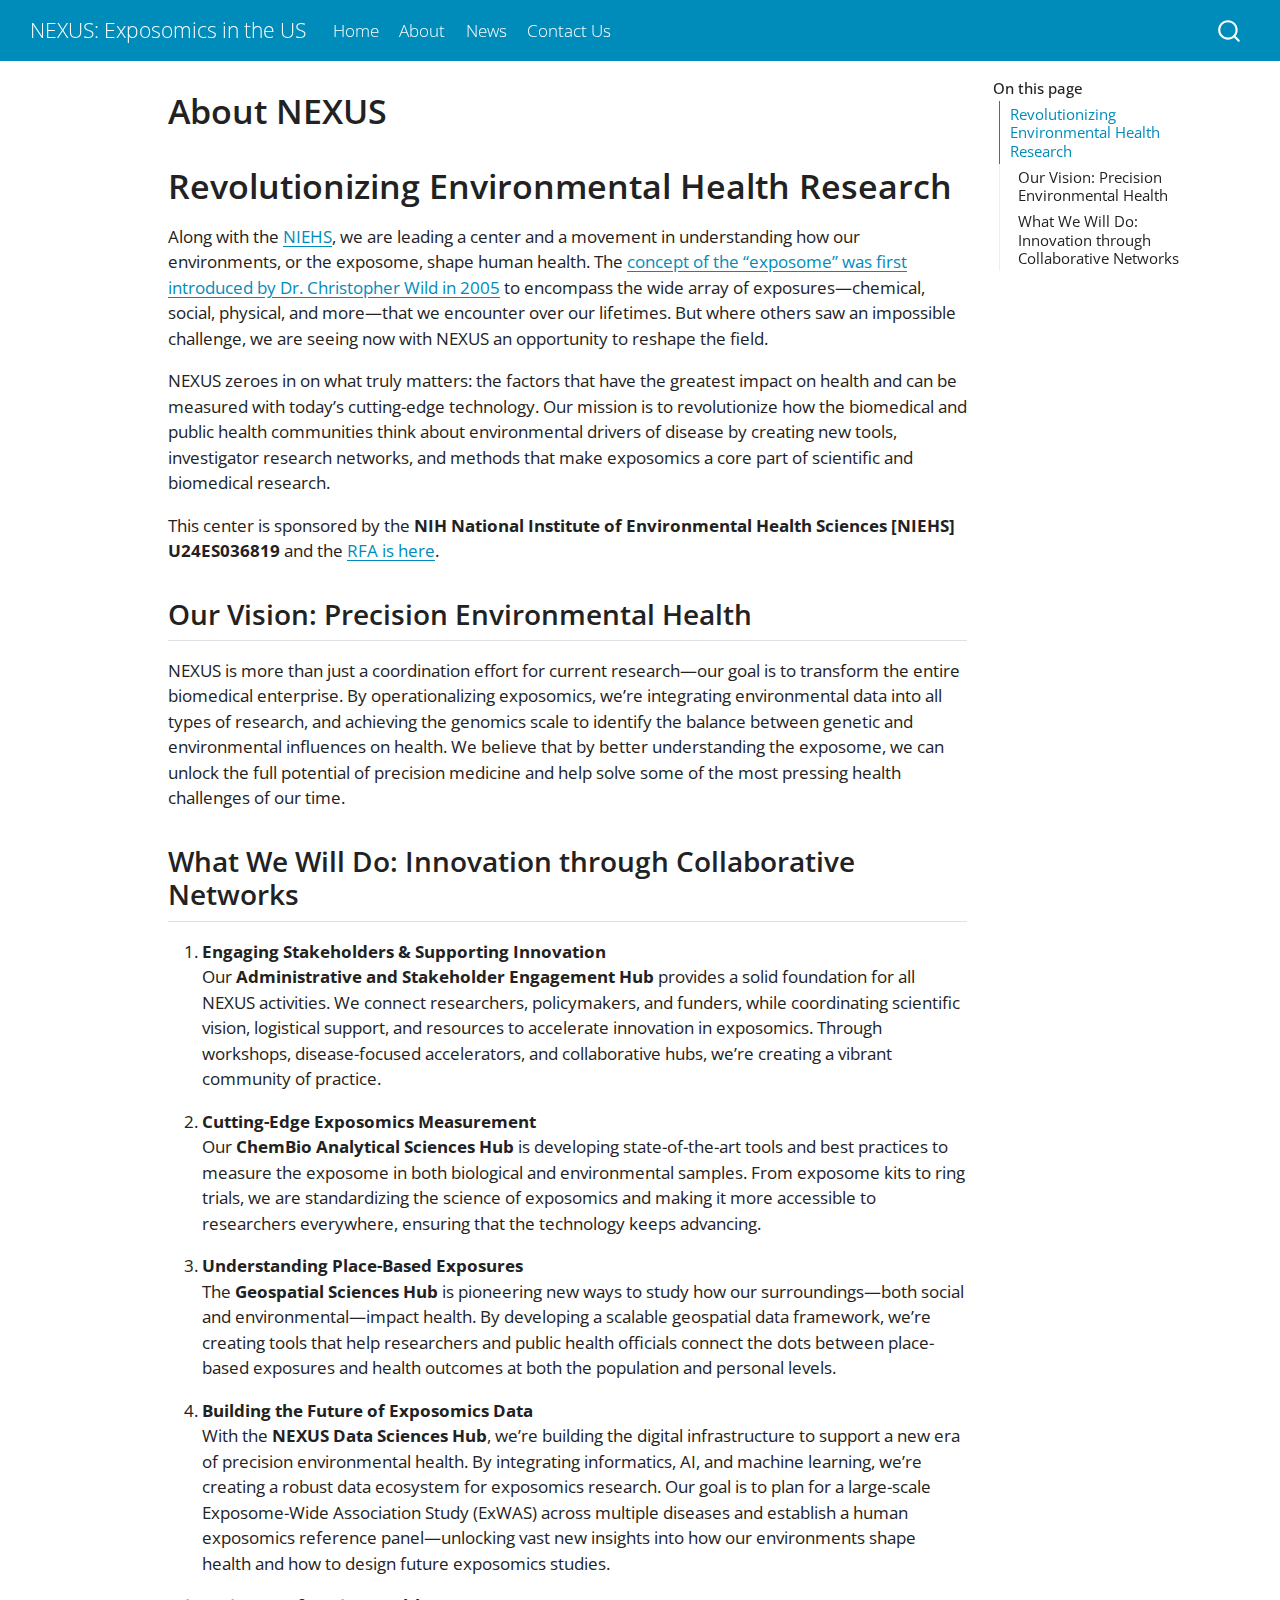
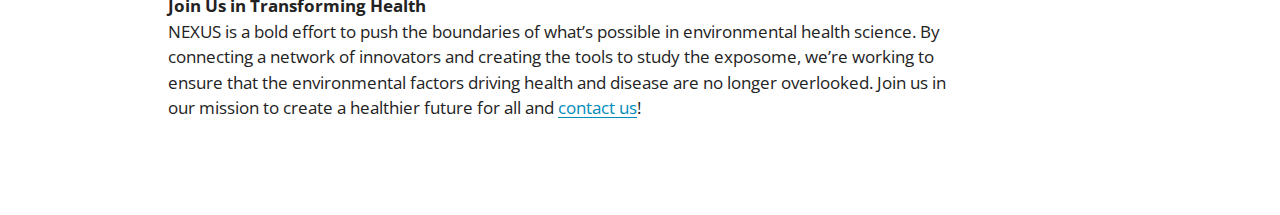
==== about.html @ c12d7b13 "Built site for gh-pages" ====
<!DOCTYPE html>
<html xmlns="http://www.w3.org/1999/xhtml" lang="en" xml:lang="en"><head>

<meta charset="utf-8">
<meta name="generator" content="quarto-1.4.550">

<meta name="viewport" content="width=device-width, initial-scale=1.0, user-scalable=yes">


<title>NEXUS: Exposomics in the US - About NEXUS</title>
<style>
code{white-space: pre-wrap;}
span.smallcaps{font-variant: small-caps;}
div.columns{display: flex; gap: min(4vw, 1.5em);}
div.column{flex: auto; overflow-x: auto;}
div.hanging-indent{margin-left: 1.5em; text-indent: -1.5em;}
ul.task-list{list-style: none;}
ul.task-list li input[type="checkbox"] {
  width: 0.8em;
  margin: 0 0.8em 0.2em -1em; /* quarto-specific, see https://github.com/quarto-dev/quarto-cli/issues/4556 */ 
  vertical-align: middle;
}
</style>


<script src="site_libs/quarto-nav/quarto-nav.js"></script>
<script src="site_libs/quarto-nav/headroom.min.js"></script>
<script src="site_libs/clipboard/clipboard.min.js"></script>
<script src="site_libs/quarto-search/autocomplete.umd.js"></script>
<script src="site_libs/quarto-search/fuse.min.js"></script>
<script src="site_libs/quarto-search/quarto-search.js"></script>
<meta name="quarto:offset" content="./">
<script src="site_libs/quarto-html/quarto.js"></script>
<script src="site_libs/quarto-html/popper.min.js"></script>
<script src="site_libs/quarto-html/tippy.umd.min.js"></script>
<script src="site_libs/quarto-html/anchor.min.js"></script>
<link href="site_libs/quarto-html/tippy.css" rel="stylesheet">
<link href="site_libs/quarto-html/quarto-syntax-highlighting.css" rel="stylesheet" id="quarto-text-highlighting-styles">
<script src="site_libs/bootstrap/bootstrap.min.js"></script>
<link href="site_libs/bootstrap/bootstrap-icons.css" rel="stylesheet">
<link href="site_libs/bootstrap/bootstrap.min.css" rel="stylesheet" id="quarto-bootstrap" data-mode="light">
<script id="quarto-search-options" type="application/json">{
  "location": "navbar",
  "copy-button": false,
  "collapse-after": 3,
  "panel-placement": "end",
  "type": "overlay",
  "limit": 50,
  "keyboard-shortcut": [
    "f",
    "/",
    "s"
  ],
  "show-item-context": false,
  "language": {
    "search-no-results-text": "No results",
    "search-matching-documents-text": "matching documents",
    "search-copy-link-title": "Copy link to search",
    "search-hide-matches-text": "Hide additional matches",
    "search-more-match-text": "more match in this document",
    "search-more-matches-text": "more matches in this document",
    "search-clear-button-title": "Clear",
    "search-text-placeholder": "",
    "search-detached-cancel-button-title": "Cancel",
    "search-submit-button-title": "Submit",
    "search-label": "Search"
  }
}</script>
<script async="" src="https://www.googletagmanager.com/gtag/js?id=G-L4BSY2WT02"></script>

<script type="text/javascript">

window.dataLayer = window.dataLayer || [];
function gtag(){dataLayer.push(arguments);}
gtag('js', new Date());
gtag('config', 'G-L4BSY2WT02', { 'anonymize_ip': true});
</script>


<link rel="stylesheet" href="styles.css">
</head>

<body class="nav-fixed">

<div id="quarto-search-results"></div>
  <header id="quarto-header" class="headroom fixed-top">
    <nav class="navbar navbar-expand-lg " data-bs-theme="dark">
      <div class="navbar-container container-fluid">
      <div class="navbar-brand-container mx-auto">
    <a class="navbar-brand" href="./index.html">
    <span class="navbar-title">NEXUS: Exposomics in the US</span>
    </a>
  </div>
            <div id="quarto-search" class="" title="Search"></div>
          <button class="navbar-toggler" type="button" data-bs-toggle="collapse" data-bs-target="#navbarCollapse" aria-controls="navbarCollapse" aria-expanded="false" aria-label="Toggle navigation" onclick="if (window.quartoToggleHeadroom) { window.quartoToggleHeadroom(); }">
  <span class="navbar-toggler-icon"></span>
</button>
          <div class="collapse navbar-collapse" id="navbarCollapse">
            <ul class="navbar-nav navbar-nav-scroll me-auto">
  <li class="nav-item">
    <a class="nav-link" href="./index.html"> 
<span class="menu-text">Home</span></a>
  </li>  
  <li class="nav-item">
    <a class="nav-link active" href="./about.html" aria-current="page"> 
<span class="menu-text">About</span></a>
  </li>  
  <li class="nav-item">
    <a class="nav-link" href="./news.html"> 
<span class="menu-text">News</span></a>
  </li>  
  <li class="nav-item">
    <a class="nav-link" href="./contact.html"> 
<span class="menu-text">Contact Us</span></a>
  </li>  
</ul>
          </div> <!-- /navcollapse -->
          <div class="quarto-navbar-tools">
</div>
      </div> <!-- /container-fluid -->
    </nav>
</header>
<!-- content -->
<div id="quarto-content" class="quarto-container page-columns page-rows-contents page-layout-article page-navbar">
<!-- sidebar -->
<!-- margin-sidebar -->
    <div id="quarto-margin-sidebar" class="sidebar margin-sidebar">
        <nav id="TOC" role="doc-toc" class="toc-active">
    <h2 id="toc-title">On this page</h2>
   
  <ul>
  <li><a href="#revolutionizing-environmental-health-research" id="toc-revolutionizing-environmental-health-research" class="nav-link active" data-scroll-target="#revolutionizing-environmental-health-research">Revolutionizing Environmental Health Research</a>
  <ul class="collapse">
  <li><a href="#our-vision-precision-environmental-health" id="toc-our-vision-precision-environmental-health" class="nav-link" data-scroll-target="#our-vision-precision-environmental-health">Our Vision: Precision Environmental Health</a></li>
  <li><a href="#what-we-will-do-innovation-through-collaborative-networks" id="toc-what-we-will-do-innovation-through-collaborative-networks" class="nav-link" data-scroll-target="#what-we-will-do-innovation-through-collaborative-networks">What We Will Do: Innovation through Collaborative Networks</a></li>
  </ul></li>
  </ul>
</nav>
    </div>
<!-- main -->
<main class="content" id="quarto-document-content">

<header id="title-block-header" class="quarto-title-block default">
<div class="quarto-title">
<h1 class="title">About NEXUS</h1>
</div>



<div class="quarto-title-meta">

    
  
    
  </div>
  


</header>


<section id="revolutionizing-environmental-health-research" class="level1">
<h1>Revolutionizing Environmental Health Research</h1>
<p>Along with the <a href="https://www.niehs.nih.gov/" title="NIEHS">NIEHS</a>, we are leading a center and a movement in understanding how our environments, or the exposome, shape human health. The <a href="https://aacrjournals.org/cebp/article/14/8/1847/258124/Complementing-the-Genome-with-an-Exposome-The">concept of the “exposome” was first introduced by Dr.&nbsp;Christopher Wild in 2005</a> to encompass the wide array of exposures—chemical, social, physical, and more—that we encounter over our lifetimes. But where others saw an impossible challenge, we are seeing now with NEXUS an opportunity to reshape the field.</p>
<p>NEXUS zeroes in on what truly matters: the factors that have the greatest impact on health and can be measured with today’s cutting-edge technology. Our mission is to revolutionize how the biomedical and public health communities think about environmental drivers of disease by creating new tools, investigator research networks, and methods that make exposomics a core part of scientific and biomedical research.</p>
<p>This center is sponsored by the <strong>NIH National Institute of Environmental Health Sciences [NIEHS] U24ES036819</strong> and the <a href="https://grants.nih.gov/grants/guide/rfa-files/RFA-ES-23-010.html" title="RFA">RFA is here</a>.</p>
<section id="our-vision-precision-environmental-health" class="level2">
<h2 class="anchored" data-anchor-id="our-vision-precision-environmental-health">Our Vision: Precision Environmental Health</h2>
<p>NEXUS is more than just a coordination effort for current research—our goal is to transform the entire biomedical enterprise. By operationalizing exposomics, we’re integrating environmental data into all types of research, and achieving the genomics scale to identify the balance between genetic and environmental influences on health. We believe that by better understanding the exposome, we can unlock the full potential of precision medicine and help solve some of the most pressing health challenges of our time.</p>
</section>
<section id="what-we-will-do-innovation-through-collaborative-networks" class="level2">
<h2 class="anchored" data-anchor-id="what-we-will-do-innovation-through-collaborative-networks">What We Will Do: Innovation through Collaborative Networks</h2>
<ol type="1">
<li><p><strong>Engaging Stakeholders &amp; Supporting Innovation</strong><br>
Our <strong>Administrative and Stakeholder Engagement Hub</strong> provides a solid foundation for all NEXUS activities. We connect researchers, policymakers, and funders, while coordinating scientific vision, logistical support, and resources to accelerate innovation in exposomics. Through workshops, disease-focused accelerators, and collaborative hubs, we’re creating a vibrant community of practice.</p></li>
<li><p><strong>Cutting-Edge Exposomics Measurement</strong><br>
Our <strong>ChemBio Analytical Sciences Hub</strong> is developing state-of-the-art tools and best practices to measure the exposome in both biological and environmental samples. From exposome kits to ring trials, we are standardizing the science of exposomics and making it more accessible to researchers everywhere, ensuring that the technology keeps advancing.</p></li>
<li><p><strong>Understanding Place-Based Exposures</strong><br>
The <strong>Geospatial Sciences Hub</strong> is pioneering new ways to study how our surroundings—both social and environmental—impact health. By developing a scalable geospatial data framework, we’re creating tools that help researchers and public health officials connect the dots between place-based exposures and health outcomes at both the population and personal levels.</p></li>
<li><p><strong>Building the Future of Exposomics Data</strong><br>
With the <strong>NEXUS Data Sciences Hub</strong>, we’re building the digital infrastructure to support a new era of precision environmental health. By integrating informatics, AI, and machine learning, we’re creating a robust data ecosystem for exposomics research. Our goal is to plan for a large-scale Exposome-Wide Association Study (ExWAS) across multiple diseases and establish a human exposomics reference panel—unlocking vast new insights into how our environments shape health and how to design future exposomics studies.</p></li>
</ol>
<p><strong>Join Us in Transforming Health</strong><br>
NEXUS is a bold effort to push the boundaries of what’s possible in environmental health science. By connecting a network of innovators and creating the tools to study the exposome, we’re working to ensure that the environmental factors driving health and disease are no longer overlooked. Join us in our mission to create a healthier future for all and <a href="contact.html">contact us</a>!</p>


</section>
</section>

</main> <!-- /main -->
<script id="quarto-html-after-body" type="application/javascript">
window.document.addEventListener("DOMContentLoaded", function (event) {
  const toggleBodyColorMode = (bsSheetEl) => {
    const mode = bsSheetEl.getAttribute("data-mode");
    const bodyEl = window.document.querySelector("body");
    if (mode === "dark") {
      bodyEl.classList.add("quarto-dark");
      bodyEl.classList.remove("quarto-light");
    } else {
      bodyEl.classList.add("quarto-light");
      bodyEl.classList.remove("quarto-dark");
    }
  }
  const toggleBodyColorPrimary = () => {
    const bsSheetEl = window.document.querySelector("link#quarto-bootstrap");
    if (bsSheetEl) {
      toggleBodyColorMode(bsSheetEl);
    }
  }
  toggleBodyColorPrimary();  
  const icon = "";
  const anchorJS = new window.AnchorJS();
  anchorJS.options = {
    placement: 'right',
    icon: icon
  };
  anchorJS.add('.anchored');
  const isCodeAnnotation = (el) => {
    for (const clz of el.classList) {
      if (clz.startsWith('code-annotation-')) {                     
        return true;
      }
    }
    return false;
  }
  const clipboard = new window.ClipboardJS('.code-copy-button', {
    text: function(trigger) {
      const codeEl = trigger.previousElementSibling.cloneNode(true);
      for (const childEl of codeEl.children) {
        if (isCodeAnnotation(childEl)) {
          childEl.remove();
        }
      }
      return codeEl.innerText;
    }
  });
  clipboard.on('success', function(e) {
    // button target
    const button = e.trigger;
    // don't keep focus
    button.blur();
    // flash "checked"
    button.classList.add('code-copy-button-checked');
    var currentTitle = button.getAttribute("title");
    button.setAttribute("title", "Copied!");
    let tooltip;
    if (window.bootstrap) {
      button.setAttribute("data-bs-toggle", "tooltip");
      button.setAttribute("data-bs-placement", "left");
      button.setAttribute("data-bs-title", "Copied!");
      tooltip = new bootstrap.Tooltip(button, 
        { trigger: "manual", 
          customClass: "code-copy-button-tooltip",
          offset: [0, -8]});
      tooltip.show();    
    }
    setTimeout(function() {
      if (tooltip) {
        tooltip.hide();
        button.removeAttribute("data-bs-title");
        button.removeAttribute("data-bs-toggle");
        button.removeAttribute("data-bs-placement");
      }
      button.setAttribute("title", currentTitle);
      button.classList.remove('code-copy-button-checked');
    }, 1000);
    // clear code selection
    e.clearSelection();
  });
  function tippyHover(el, contentFn, onTriggerFn, onUntriggerFn) {
    const config = {
      allowHTML: true,
      maxWidth: 500,
      delay: 100,
      arrow: false,
      appendTo: function(el) {
          return el.parentElement;
      },
      interactive: true,
      interactiveBorder: 10,
      theme: 'quarto',
      placement: 'bottom-start',
    };
    if (contentFn) {
      config.content = contentFn;
    }
    if (onTriggerFn) {
      config.onTrigger = onTriggerFn;
    }
    if (onUntriggerFn) {
      config.onUntrigger = onUntriggerFn;
    }
    window.tippy(el, config); 
  }
  const noterefs = window.document.querySelectorAll('a[role="doc-noteref"]');
  for (var i=0; i<noterefs.length; i++) {
    const ref = noterefs[i];
    tippyHover(ref, function() {
      // use id or data attribute instead here
      let href = ref.getAttribute('data-footnote-href') || ref.getAttribute('href');
      try { href = new URL(href).hash; } catch {}
      const id = href.replace(/^#\/?/, "");
      const note = window.document.getElementById(id);
      return note.innerHTML;
    });
  }
  const xrefs = window.document.querySelectorAll('a.quarto-xref');
  const processXRef = (id, note) => {
    // Strip column container classes
    const stripColumnClz = (el) => {
      el.classList.remove("page-full", "page-columns");
      if (el.children) {
        for (const child of el.children) {
          stripColumnClz(child);
        }
      }
    }
    stripColumnClz(note)
    if (id === null || id.startsWith('sec-')) {
      // Special case sections, only their first couple elements
      const container = document.createElement("div");
      if (note.children && note.children.length > 2) {
        container.appendChild(note.children[0].cloneNode(true));
        for (let i = 1; i < note.children.length; i++) {
          const child = note.children[i];
          if (child.tagName === "P" && child.innerText === "") {
            continue;
          } else {
            container.appendChild(child.cloneNode(true));
            break;
          }
        }
        if (window.Quarto?.typesetMath) {
          window.Quarto.typesetMath(container);
        }
        return container.innerHTML
      } else {
        if (window.Quarto?.typesetMath) {
          window.Quarto.typesetMath(note);
        }
        return note.innerHTML;
      }
    } else {
      // Remove any anchor links if they are present
      const anchorLink = note.querySelector('a.anchorjs-link');
      if (anchorLink) {
        anchorLink.remove();
      }
      if (window.Quarto?.typesetMath) {
        window.Quarto.typesetMath(note);
      }
      // TODO in 1.5, we should make sure this works without a callout special case
      if (note.classList.contains("callout")) {
        return note.outerHTML;
      } else {
        return note.innerHTML;
      }
    }
  }
  for (var i=0; i<xrefs.length; i++) {
    const xref = xrefs[i];
    tippyHover(xref, undefined, function(instance) {
      instance.disable();
      let url = xref.getAttribute('href');
      let hash = undefined; 
      if (url.startsWith('#')) {
        hash = url;
      } else {
        try { hash = new URL(url).hash; } catch {}
      }
      if (hash) {
        const id = hash.replace(/^#\/?/, "");
        const note = window.document.getElementById(id);
        if (note !== null) {
          try {
            const html = processXRef(id, note.cloneNode(true));
            instance.setContent(html);
          } finally {
            instance.enable();
            instance.show();
          }
        } else {
          // See if we can fetch this
          fetch(url.split('#')[0])
          .then(res => res.text())
          .then(html => {
            const parser = new DOMParser();
            const htmlDoc = parser.parseFromString(html, "text/html");
            const note = htmlDoc.getElementById(id);
            if (note !== null) {
              const html = processXRef(id, note);
              instance.setContent(html);
            } 
          }).finally(() => {
            instance.enable();
            instance.show();
          });
        }
      } else {
        // See if we can fetch a full url (with no hash to target)
        // This is a special case and we should probably do some content thinning / targeting
        fetch(url)
        .then(res => res.text())
        .then(html => {
          const parser = new DOMParser();
          const htmlDoc = parser.parseFromString(html, "text/html");
          const note = htmlDoc.querySelector('main.content');
          if (note !== null) {
            // This should only happen for chapter cross references
            // (since there is no id in the URL)
            // remove the first header
            if (note.children.length > 0 && note.children[0].tagName === "HEADER") {
              note.children[0].remove();
            }
            const html = processXRef(null, note);
            instance.setContent(html);
          } 
        }).finally(() => {
          instance.enable();
          instance.show();
        });
      }
    }, function(instance) {
    });
  }
      let selectedAnnoteEl;
      const selectorForAnnotation = ( cell, annotation) => {
        let cellAttr = 'data-code-cell="' + cell + '"';
        let lineAttr = 'data-code-annotation="' +  annotation + '"';
        const selector = 'span[' + cellAttr + '][' + lineAttr + ']';
        return selector;
      }
      const selectCodeLines = (annoteEl) => {
        const doc = window.document;
        const targetCell = annoteEl.getAttribute("data-target-cell");
        const targetAnnotation = annoteEl.getAttribute("data-target-annotation");
        const annoteSpan = window.document.querySelector(selectorForAnnotation(targetCell, targetAnnotation));
        const lines = annoteSpan.getAttribute("data-code-lines").split(",");
        const lineIds = lines.map((line) => {
          return targetCell + "-" + line;
        })
        let top = null;
        let height = null;
        let parent = null;
        if (lineIds.length > 0) {
            //compute the position of the single el (top and bottom and make a div)
            const el = window.document.getElementById(lineIds[0]);
            top = el.offsetTop;
            height = el.offsetHeight;
            parent = el.parentElement.parentElement;
          if (lineIds.length > 1) {
            const lastEl = window.document.getElementById(lineIds[lineIds.length - 1]);
            const bottom = lastEl.offsetTop + lastEl.offsetHeight;
            height = bottom - top;
          }
          if (top !== null && height !== null && parent !== null) {
            // cook up a div (if necessary) and position it 
            let div = window.document.getElementById("code-annotation-line-highlight");
            if (div === null) {
              div = window.document.createElement("div");
              div.setAttribute("id", "code-annotation-line-highlight");
              div.style.position = 'absolute';
              parent.appendChild(div);
            }
            div.style.top = top - 2 + "px";
            div.style.height = height + 4 + "px";
            div.style.left = 0;
            let gutterDiv = window.document.getElementById("code-annotation-line-highlight-gutter");
            if (gutterDiv === null) {
              gutterDiv = window.document.createElement("div");
              gutterDiv.setAttribute("id", "code-annotation-line-highlight-gutter");
              gutterDiv.style.position = 'absolute';
              const codeCell = window.document.getElementById(targetCell);
              const gutter = codeCell.querySelector('.code-annotation-gutter');
              gutter.appendChild(gutterDiv);
            }
            gutterDiv.style.top = top - 2 + "px";
            gutterDiv.style.height = height + 4 + "px";
          }
          selectedAnnoteEl = annoteEl;
        }
      };
      const unselectCodeLines = () => {
        const elementsIds = ["code-annotation-line-highlight", "code-annotation-line-highlight-gutter"];
        elementsIds.forEach((elId) => {
          const div = window.document.getElementById(elId);
          if (div) {
            div.remove();
          }
        });
        selectedAnnoteEl = undefined;
      };
        // Handle positioning of the toggle
    window.addEventListener(
      "resize",
      throttle(() => {
        elRect = undefined;
        if (selectedAnnoteEl) {
          selectCodeLines(selectedAnnoteEl);
        }
      }, 10)
    );
    function throttle(fn, ms) {
    let throttle = false;
    let timer;
      return (...args) => {
        if(!throttle) { // first call gets through
            fn.apply(this, args);
            throttle = true;
        } else { // all the others get throttled
            if(timer) clearTimeout(timer); // cancel #2
            timer = setTimeout(() => {
              fn.apply(this, args);
              timer = throttle = false;
            }, ms);
        }
      };
    }
      // Attach click handler to the DT
      const annoteDls = window.document.querySelectorAll('dt[data-target-cell]');
      for (const annoteDlNode of annoteDls) {
        annoteDlNode.addEventListener('click', (event) => {
          const clickedEl = event.target;
          if (clickedEl !== selectedAnnoteEl) {
            unselectCodeLines();
            const activeEl = window.document.querySelector('dt[data-target-cell].code-annotation-active');
            if (activeEl) {
              activeEl.classList.remove('code-annotation-active');
            }
            selectCodeLines(clickedEl);
            clickedEl.classList.add('code-annotation-active');
          } else {
            // Unselect the line
            unselectCodeLines();
            clickedEl.classList.remove('code-annotation-active');
          }
        });
      }
  const findCites = (el) => {
    const parentEl = el.parentElement;
    if (parentEl) {
      const cites = parentEl.dataset.cites;
      if (cites) {
        return {
          el,
          cites: cites.split(' ')
        };
      } else {
        return findCites(el.parentElement)
      }
    } else {
      return undefined;
    }
  };
  var bibliorefs = window.document.querySelectorAll('a[role="doc-biblioref"]');
  for (var i=0; i<bibliorefs.length; i++) {
    const ref = bibliorefs[i];
    const citeInfo = findCites(ref);
    if (citeInfo) {
      tippyHover(citeInfo.el, function() {
        var popup = window.document.createElement('div');
        citeInfo.cites.forEach(function(cite) {
          var citeDiv = window.document.createElement('div');
          citeDiv.classList.add('hanging-indent');
          citeDiv.classList.add('csl-entry');
          var biblioDiv = window.document.getElementById('ref-' + cite);
          if (biblioDiv) {
            citeDiv.innerHTML = biblioDiv.innerHTML;
          }
          popup.appendChild(citeDiv);
        });
        return popup.innerHTML;
      });
    }
  }
});
</script>
</div> <!-- /content -->




</body></html>
---- site_libs/quarto-html/tippy.css ----
.tippy-box[data-animation=fade][data-state=hidden]{opacity:0}[data-tippy-root]{max-width:calc(100vw - 10px)}.tippy-box{position:relative;background-color:#333;color:#fff;border-radius:4px;font-size:14px;line-height:1.4;white-space:normal;outline:0;transition-property:transform,visibility,opacity}.tippy-box[data-placement^=top]>.tippy-arrow{bottom:0}.tippy-box[data-placement^=top]>.tippy-arrow:before{bottom:-7px;left:0;border-width:8px 8px 0;border-top-color:initial;transform-origin:center top}.tippy-box[data-placement^=bottom]>.tippy-arrow{top:0}.tippy-box[data-placement^=bottom]>.tippy-arrow:before{top:-7px;left:0;border-width:0 8px 8px;border-bottom-color:initial;transform-origin:center bottom}.tippy-box[data-placement^=left]>.tippy-arrow{right:0}.tippy-box[data-placement^=left]>.tippy-arrow:before{border-width:8px 0 8px 8px;border-left-color:initial;right:-7px;transform-origin:center left}.tippy-box[data-placement^=right]>.tippy-arrow{left:0}.tippy-box[data-placement^=right]>.tippy-arrow:before{left:-7px;border-width:8px 8px 8px 0;border-right-color:initial;transform-origin:center right}.tippy-box[data-inertia][data-state=visible]{transition-timing-function:cubic-bezier(.54,1.5,.38,1.11)}.tippy-arrow{width:16px;height:16px;color:#333}.tippy-arrow:before{content:"";position:absolute;border-color:transparent;border-style:solid}.tippy-content{position:relative;padding:5px 9px;z-index:1}
---- site_libs/quarto-html/quarto-syntax-highlighting.css ----
/* quarto syntax highlight colors */
:root {
  --quarto-hl-ot-color: #003B4F;
  --quarto-hl-at-color: #657422;
  --quarto-hl-ss-color: #20794D;
  --quarto-hl-an-color: #5E5E5E;
  --quarto-hl-fu-color: #4758AB;
  --quarto-hl-st-color: #20794D;
  --quarto-hl-cf-color: #003B4F;
  --quarto-hl-op-color: #5E5E5E;
  --quarto-hl-er-color: #AD0000;
  --quarto-hl-bn-color: #AD0000;
  --quarto-hl-al-color: #AD0000;
  --quarto-hl-va-color: #111111;
  --quarto-hl-bu-color: inherit;
  --quarto-hl-ex-color: inherit;
  --quarto-hl-pp-color: #AD0000;
  --quarto-hl-in-color: #5E5E5E;
  --quarto-hl-vs-color: #20794D;
  --quarto-hl-wa-color: #5E5E5E;
  --quarto-hl-do-color: #5E5E5E;
  --quarto-hl-im-color: #00769E;
  --quarto-hl-ch-color: #20794D;
  --quarto-hl-dt-color: #AD0000;
  --quarto-hl-fl-color: #AD0000;
  --quarto-hl-co-color: #5E5E5E;
  --quarto-hl-cv-color: #5E5E5E;
  --quarto-hl-cn-color: #8f5902;
  --quarto-hl-sc-color: #5E5E5E;
  --quarto-hl-dv-color: #AD0000;
  --quarto-hl-kw-color: #003B4F;
}

/* other quarto variables */
:root {
  --quarto-font-monospace: SFMono-Regular, Menlo, Monaco, Consolas, "Liberation Mono", "Courier New", monospace;
}

pre > code.sourceCode > span {
  color: #003B4F;
}

code span {
  color: #003B4F;
}

code.sourceCode > span {
  color: #003B4F;
}

div.sourceCode,
div.sourceCode pre.sourceCode {
  color: #003B4F;
}

code span.ot {
  color: #003B4F;
  font-style: inherit;
}

code span.at {
  color: #657422;
  font-style: inherit;
}

code span.ss {
  color: #20794D;
  font-style: inherit;
}

code span.an {
  color: #5E5E5E;
  font-style: inherit;
}

code span.fu {
  color: #4758AB;
  font-style: inherit;
}

code span.st {
  color: #20794D;
  font-style: inherit;
}

code span.cf {
  color: #003B4F;
  font-style: inherit;
}

code span.op {
  color: #5E5E5E;
  font-style: inherit;
}

code span.er {
  color: #AD0000;
  font-style: inherit;
}

code span.bn {
  color: #AD0000;
  font-style: inherit;
}

code span.al {
  color: #AD0000;
  font-style: inherit;
}

code span.va {
  color: #111111;
  font-style: inherit;
}

code span.bu {
  font-style: inherit;
}

code span.ex {
  font-style: inherit;
}

code span.pp {
  color: #AD0000;
  font-style: inherit;
}

code span.in {
  color: #5E5E5E;
  font-style: inherit;
}

code span.vs {
  color: #20794D;
  font-style: inherit;
}

code span.wa {
  color: #5E5E5E;
  font-style: italic;
}

code span.do {
  color: #5E5E5E;
  font-style: italic;
}

code span.im {
  color: #00769E;
  font-style: inherit;
}

code span.ch {
  color: #20794D;
  font-style: inherit;
}

code span.dt {
  color: #AD0000;
  font-style: inherit;
}

code span.fl {
  color: #AD0000;
  font-style: inherit;
}

code span.co {
  color: #5E5E5E;
  font-style: inherit;
}

code span.cv {
  color: #5E5E5E;
  font-style: italic;
}

code span.cn {
  color: #8f5902;
  font-style: inherit;
}

code span.sc {
  color: #5E5E5E;
  font-style: inherit;
}

code span.dv {
  color: #AD0000;
  font-style: inherit;
}

code span.kw {
  color: #003B4F;
  font-style: inherit;
}

.prevent-inlining {
  content: "</";
}

/*# sourceMappingURL=debc5d5d77c3f9108843748ff7464032.css.map */
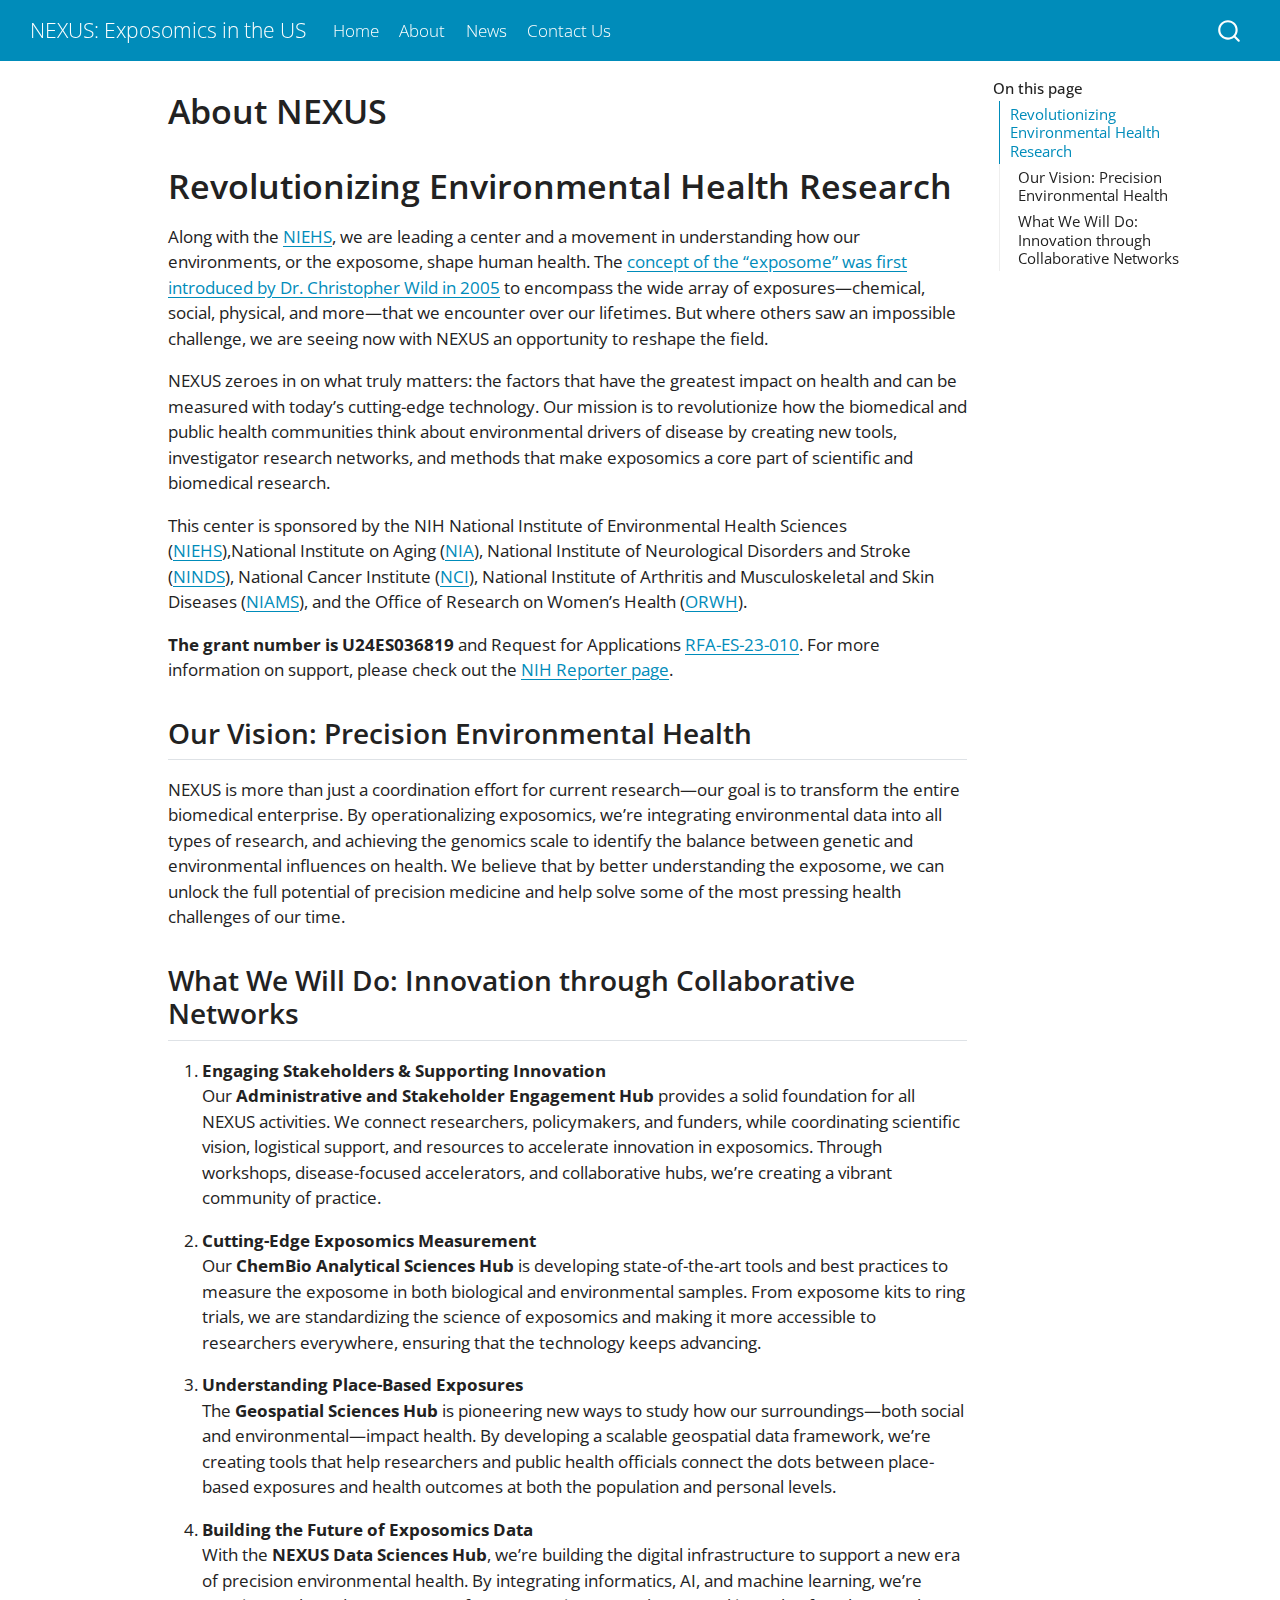
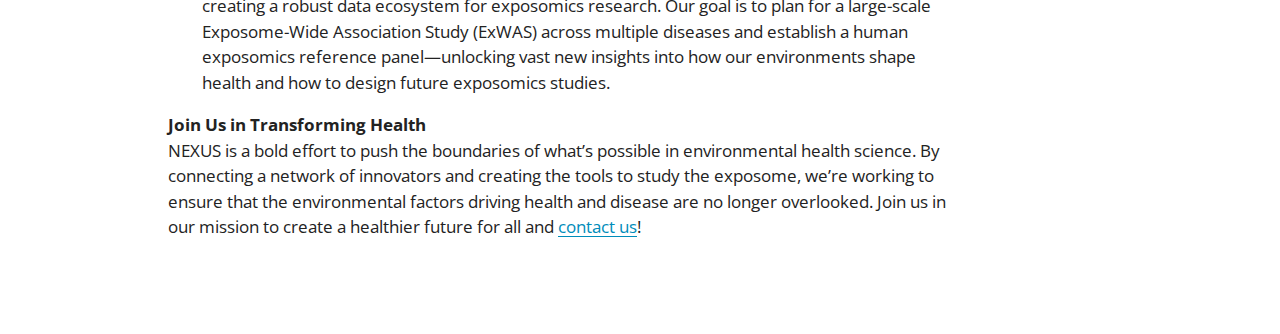
==== commit 983441ab: "Built site for gh-pages" ====
--- a/about.html
+++ b/about.html
@@ -163,7 +163,8 @@
 <h1>Revolutionizing Environmental Health Research</h1>
 <p>Along with the <a href="https://www.niehs.nih.gov/" title="NIEHS">NIEHS</a>, we are leading a center and a movement in understanding how our environments, or the exposome, shape human health. The <a href="https://aacrjournals.org/cebp/article/14/8/1847/258124/Complementing-the-Genome-with-an-Exposome-The">concept of the “exposome” was first introduced by Dr.&nbsp;Christopher Wild in 2005</a> to encompass the wide array of exposures—chemical, social, physical, and more—that we encounter over our lifetimes. But where others saw an impossible challenge, we are seeing now with NEXUS an opportunity to reshape the field.</p>
 <p>NEXUS zeroes in on what truly matters: the factors that have the greatest impact on health and can be measured with today’s cutting-edge technology. Our mission is to revolutionize how the biomedical and public health communities think about environmental drivers of disease by creating new tools, investigator research networks, and methods that make exposomics a core part of scientific and biomedical research.</p>
-<p>This center is sponsored by the <strong>NIH National Institute of Environmental Health Sciences [NIEHS] U24ES036819</strong> and the <a href="https://grants.nih.gov/grants/guide/rfa-files/RFA-ES-23-010.html" title="RFA">RFA is here</a>.</p>
+<p>This center is sponsored by the NIH National Institute of Environmental Health Sciences (<a href="https://www.niehs.nih.gov" title="NIEHS">NIEHS</a>),National Institute on Aging (<a href="https://www.nia.nih.gov/">NIA</a>), National Institute of Neurological Disorders and Stroke (<a href="https://www.ninds.nih.gov/">NINDS</a>), National Cancer Institute (<a href="https://www.cancer.gov/">NCI</a>), National Institute of Arthritis and Musculoskeletal and Skin Diseases (<a href="https://www.niams.nih.gov/">NIAMS</a>), and the Office of Research on Women’s Health (<a href="https://urldefense.proofpoint.com/v2/url?u=https-3A__orwh.od.nih.gov_&amp;d=DwMF-g&amp;c=WO-RGvefibhHBZq3fL85hQ&amp;r=Fkr4cKYb4VN6gRK-RJB393QKhtAj5_woms_Lxw8fSok&amp;m=nr4UwQMmatjflZKfqIwg1IOnSMBeFQkoXIuf6uQH0T7dZThtgJ55SrTLrHSDnXrm&amp;s=y26zOR72y405GoMHBy7HJlyj7Z4qxRV_4sPAGXHs6oY&amp;e=">ORWH</a>).</p>
+<p><strong>The grant number is U24ES036819</strong> and Request for Applications <a href="https://grants.nih.gov/grants/guide/rfa-files/RFA-ES-23-010.html" title="RFA">RFA-ES-23-010</a>. For more information on support, please check out the <a href="https://reporter.nih.gov/project-details/10993456" title="NIH Reporter">NIH Reporter page</a>.</p>
 <section id="our-vision-precision-environmental-health" class="level2">
 <h2 class="anchored" data-anchor-id="our-vision-precision-environmental-health">Our Vision: Precision Environmental Health</h2>
 <p>NEXUS is more than just a coordination effort for current research—our goal is to transform the entire biomedical enterprise. By operationalizing exposomics, we’re integrating environmental data into all types of research, and achieving the genomics scale to identify the balance between genetic and environmental influences on health. We believe that by better understanding the exposome, we can unlock the full potential of precision medicine and help solve some of the most pressing health challenges of our time.</p>
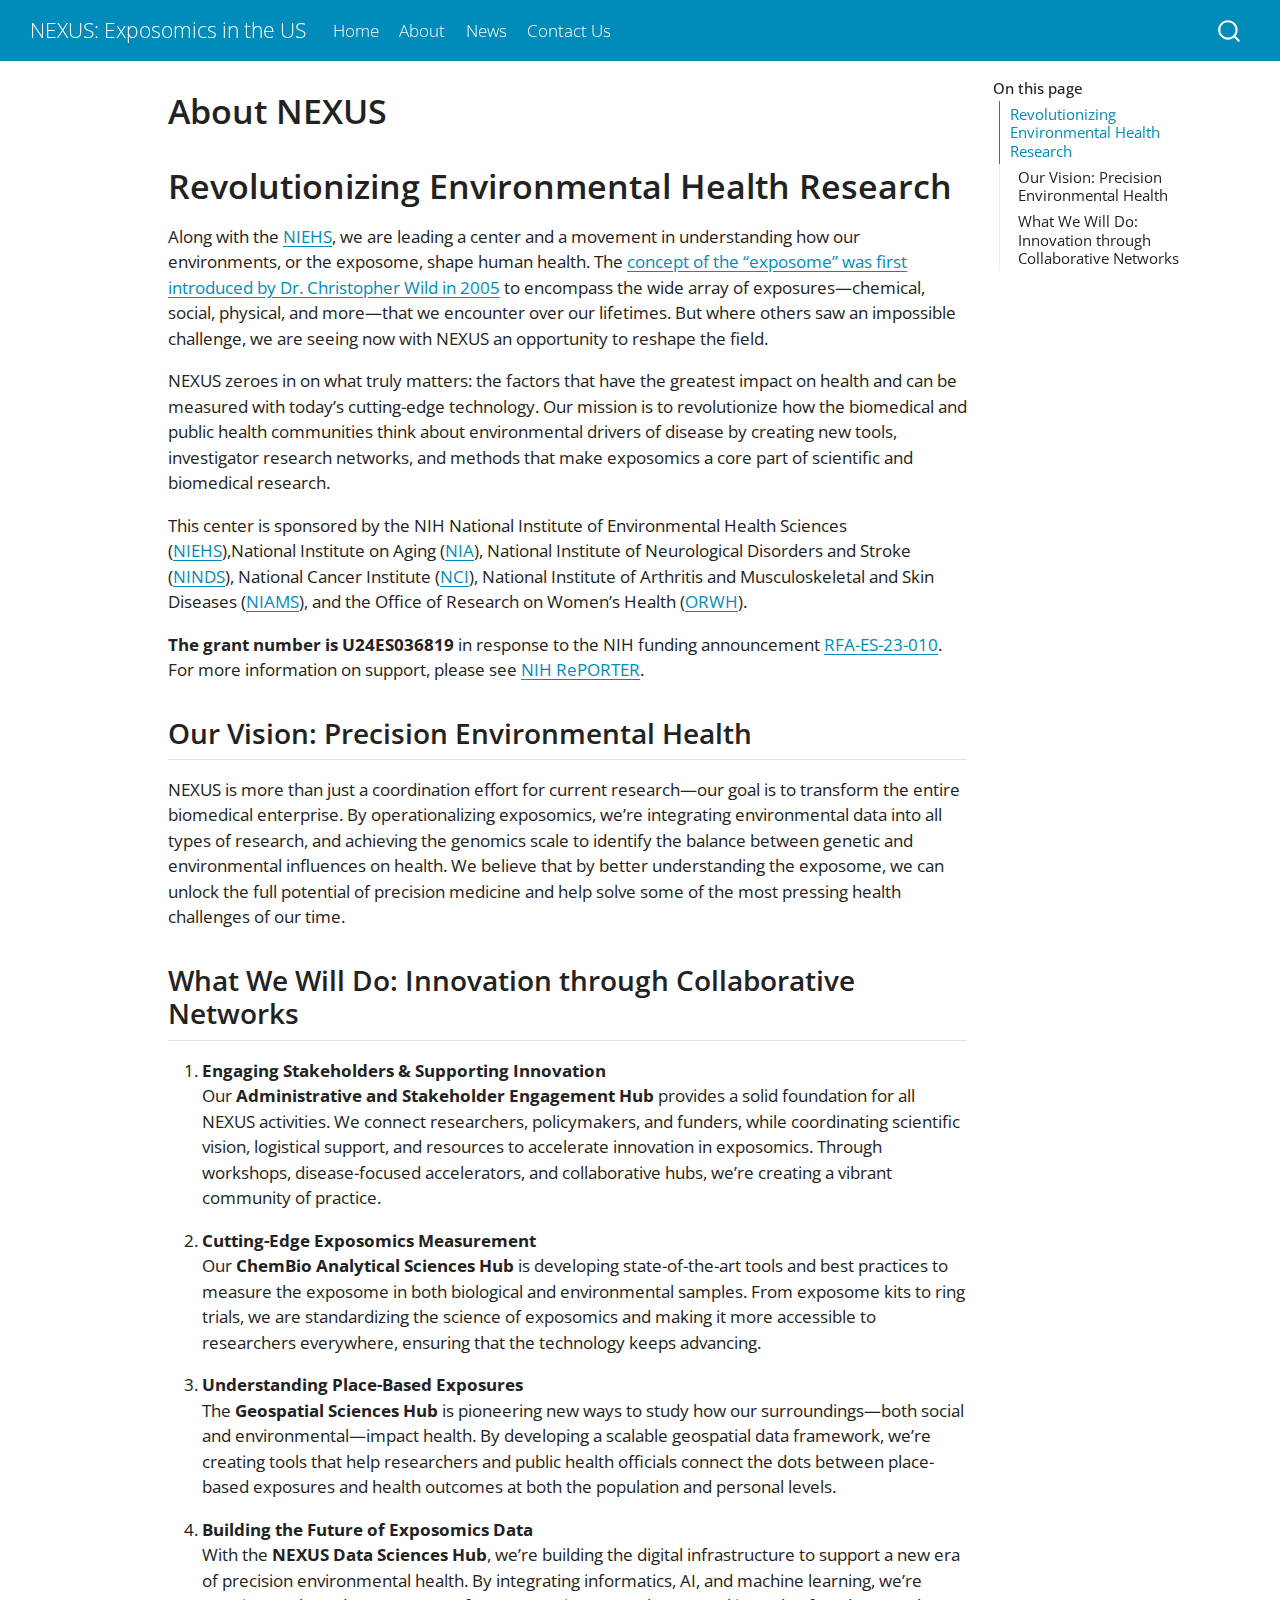
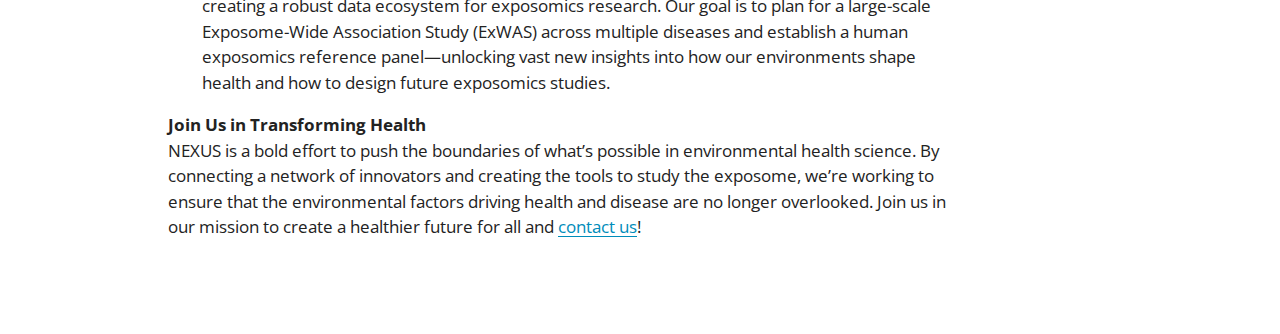
==== commit 970ca2c5: "Built site for gh-pages" ====
--- a/about.html
+++ b/about.html
@@ -164,7 +164,7 @@
 <p>Along with the <a href="https://www.niehs.nih.gov/" title="NIEHS">NIEHS</a>, we are leading a center and a movement in understanding how our environments, or the exposome, shape human health. The <a href="https://aacrjournals.org/cebp/article/14/8/1847/258124/Complementing-the-Genome-with-an-Exposome-The">concept of the “exposome” was first introduced by Dr.&nbsp;Christopher Wild in 2005</a> to encompass the wide array of exposures—chemical, social, physical, and more—that we encounter over our lifetimes. But where others saw an impossible challenge, we are seeing now with NEXUS an opportunity to reshape the field.</p>
 <p>NEXUS zeroes in on what truly matters: the factors that have the greatest impact on health and can be measured with today’s cutting-edge technology. Our mission is to revolutionize how the biomedical and public health communities think about environmental drivers of disease by creating new tools, investigator research networks, and methods that make exposomics a core part of scientific and biomedical research.</p>
 <p>This center is sponsored by the NIH National Institute of Environmental Health Sciences (<a href="https://www.niehs.nih.gov" title="NIEHS">NIEHS</a>),National Institute on Aging (<a href="https://www.nia.nih.gov/">NIA</a>), National Institute of Neurological Disorders and Stroke (<a href="https://www.ninds.nih.gov/">NINDS</a>), National Cancer Institute (<a href="https://www.cancer.gov/">NCI</a>), National Institute of Arthritis and Musculoskeletal and Skin Diseases (<a href="https://www.niams.nih.gov/">NIAMS</a>), and the Office of Research on Women’s Health (<a href="https://urldefense.proofpoint.com/v2/url?u=https-3A__orwh.od.nih.gov_&amp;d=DwMF-g&amp;c=WO-RGvefibhHBZq3fL85hQ&amp;r=Fkr4cKYb4VN6gRK-RJB393QKhtAj5_woms_Lxw8fSok&amp;m=nr4UwQMmatjflZKfqIwg1IOnSMBeFQkoXIuf6uQH0T7dZThtgJ55SrTLrHSDnXrm&amp;s=y26zOR72y405GoMHBy7HJlyj7Z4qxRV_4sPAGXHs6oY&amp;e=">ORWH</a>).</p>
-<p><strong>The grant number is U24ES036819</strong> and Request for Applications <a href="https://grants.nih.gov/grants/guide/rfa-files/RFA-ES-23-010.html" title="RFA">RFA-ES-23-010</a>. For more information on support, please check out the <a href="https://reporter.nih.gov/project-details/10993456" title="NIH Reporter">NIH Reporter page</a>.</p>
+<p><strong>The grant number is U24ES036819</strong> in response to the NIH funding announcement <a href="https://grants.nih.gov/grants/guide/rfa-files/RFA-ES-23-010.html" title="RFA">RFA-ES-23-010</a>. For more information on support, please see <a href="https://reporter.nih.gov/project-details/10993456" title="NIH RePORTER">NIH RePORTER</a>.</p>
 <section id="our-vision-precision-environmental-health" class="level2">
 <h2 class="anchored" data-anchor-id="our-vision-precision-environmental-health">Our Vision: Precision Environmental Health</h2>
 <p>NEXUS is more than just a coordination effort for current research—our goal is to transform the entire biomedical enterprise. By operationalizing exposomics, we’re integrating environmental data into all types of research, and achieving the genomics scale to identify the balance between genetic and environmental influences on health. We believe that by better understanding the exposome, we can unlock the full potential of precision medicine and help solve some of the most pressing health challenges of our time.</p>
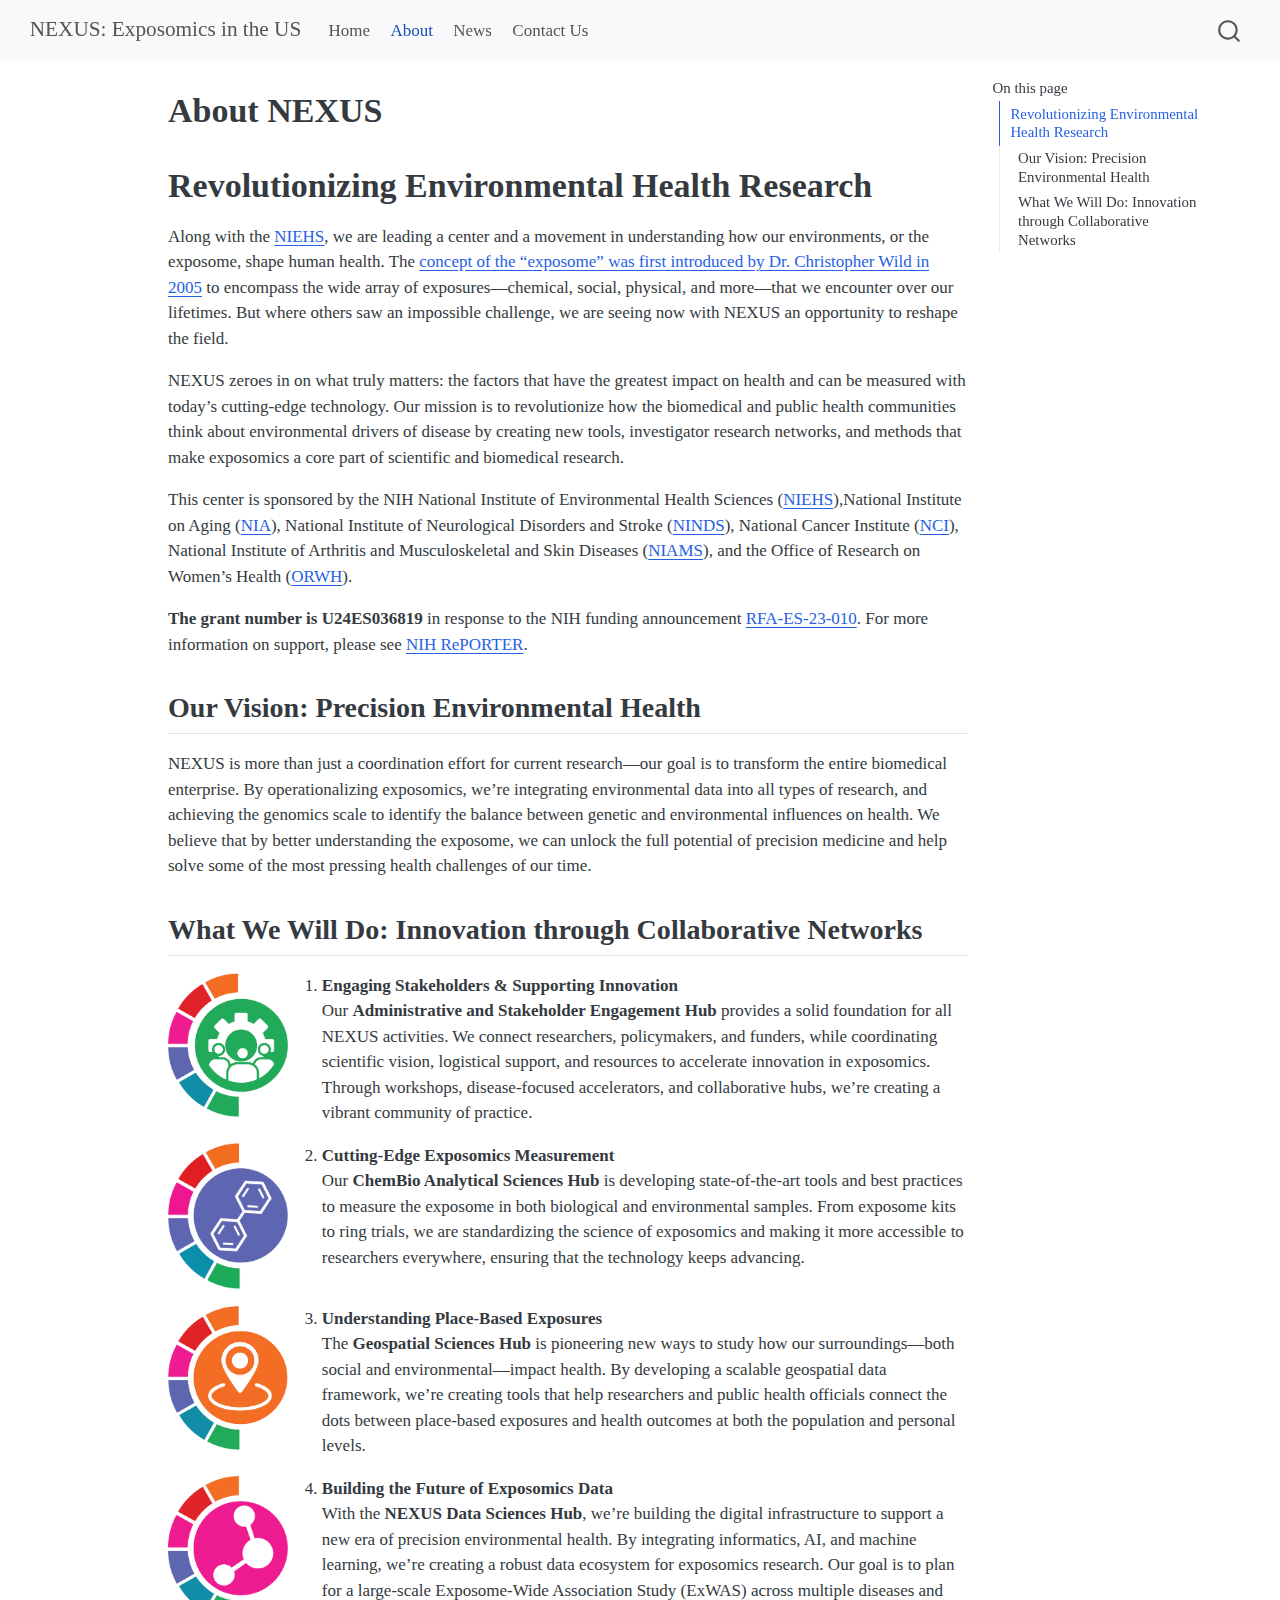
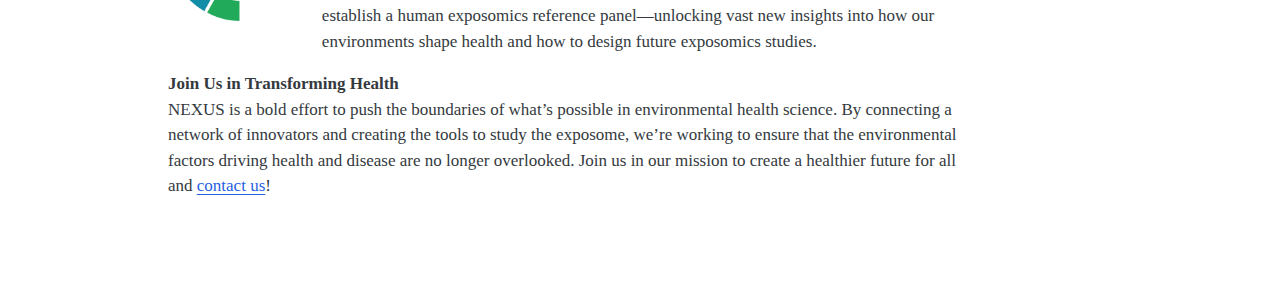
==== commit 4c96dbc3: "Built site for gh-pages" ====
--- a/about.html
+++ b/about.html
@@ -171,16 +171,62 @@
 </section>
 <section id="what-we-will-do-innovation-through-collaborative-networks" class="level2">
 <h2 class="anchored" data-anchor-id="what-we-will-do-innovation-through-collaborative-networks">What We Will Do: Innovation through Collaborative Networks</h2>
+<div class="columns">
+<div class="column" style="width:15%;">
+<div class="quarto-figure quarto-figure-right">
+<figure class="figure">
+<p><img src="images/Nexusstakeholdertight.png" class="img-fluid quarto-figure quarto-figure-right figure-img" style="float: right;;width:100.0%"></p>
+</figure>
+</div>
+</div><div class="column" style="width:85%;">
 <ol type="1">
-<li><p><strong>Engaging Stakeholders &amp; Supporting Innovation</strong><br>
-Our <strong>Administrative and Stakeholder Engagement Hub</strong> provides a solid foundation for all NEXUS activities. We connect researchers, policymakers, and funders, while coordinating scientific vision, logistical support, and resources to accelerate innovation in exposomics. Through workshops, disease-focused accelerators, and collaborative hubs, we’re creating a vibrant community of practice.</p></li>
-<li><p><strong>Cutting-Edge Exposomics Measurement</strong><br>
-Our <strong>ChemBio Analytical Sciences Hub</strong> is developing state-of-the-art tools and best practices to measure the exposome in both biological and environmental samples. From exposome kits to ring trials, we are standardizing the science of exposomics and making it more accessible to researchers everywhere, ensuring that the technology keeps advancing.</p></li>
-<li><p><strong>Understanding Place-Based Exposures</strong><br>
-The <strong>Geospatial Sciences Hub</strong> is pioneering new ways to study how our surroundings—both social and environmental—impact health. By developing a scalable geospatial data framework, we’re creating tools that help researchers and public health officials connect the dots between place-based exposures and health outcomes at both the population and personal levels.</p></li>
-<li><p><strong>Building the Future of Exposomics Data</strong><br>
-With the <strong>NEXUS Data Sciences Hub</strong>, we’re building the digital infrastructure to support a new era of precision environmental health. By integrating informatics, AI, and machine learning, we’re creating a robust data ecosystem for exposomics research. Our goal is to plan for a large-scale Exposome-Wide Association Study (ExWAS) across multiple diseases and establish a human exposomics reference panel—unlocking vast new insights into how our environments shape health and how to design future exposomics studies.</p></li>
+<li><strong>Engaging Stakeholders &amp; Supporting Innovation</strong><br>
+Our <strong>Administrative and Stakeholder Engagement Hub</strong> provides a solid foundation for all NEXUS activities. We connect researchers, policymakers, and funders, while coordinating scientific vision, logistical support, and resources to accelerate innovation in exposomics. Through workshops, disease-focused accelerators, and collaborative hubs, we’re creating a vibrant community of practice.</li>
 </ol>
+</div>
+</div>
+<div class="columns">
+<div class="column" style="width:15%;">
+<div class="quarto-figure quarto-figure-right">
+<figure class="figure">
+<p><img src="images/Nexuschembiotight.png" class="img-fluid quarto-figure quarto-figure-right figure-img" style="float: right;;width:100.0%"></p>
+</figure>
+</div>
+</div><div class="column" style="width:85%;">
+<ol start="2" type="1">
+<li><strong>Cutting-Edge Exposomics Measurement</strong><br>
+Our <strong>ChemBio Analytical Sciences Hub</strong> is developing state-of-the-art tools and best practices to measure the exposome in both biological and environmental samples. From exposome kits to ring trials, we are standardizing the science of exposomics and making it more accessible to researchers everywhere, ensuring that the technology keeps advancing.</li>
+</ol>
+</div>
+</div>
+<div class="columns">
+<div class="column" style="width:15%;">
+<div class="quarto-figure quarto-figure-right">
+<figure class="figure">
+<p><img src="images/Nexusgeospatialtight.png" class="img-fluid quarto-figure quarto-figure-right figure-img" style="float: right;;width:100.0%"></p>
+</figure>
+</div>
+</div><div class="column" style="width:85%;">
+<ol start="3" type="1">
+<li><strong>Understanding Place-Based Exposures</strong><br>
+The <strong>Geospatial Sciences Hub</strong> is pioneering new ways to study how our surroundings—both social and environmental—impact health. By developing a scalable geospatial data framework, we’re creating tools that help researchers and public health officials connect the dots between place-based exposures and health outcomes at both the population and personal levels.</li>
+</ol>
+</div>
+</div>
+<div class="columns">
+<div class="column" style="width:15%;">
+<div class="quarto-figure quarto-figure-right">
+<figure class="figure">
+<p><img src="images/Nexusdatanetworktight.png" class="img-fluid quarto-figure quarto-figure-right figure-img" style="float: right;;width:100.0%"></p>
+</figure>
+</div>
+</div><div class="column" style="width:85%;">
+<ol start="4" type="1">
+<li><strong>Building the Future of Exposomics Data</strong><br>
+With the <strong>NEXUS Data Sciences Hub</strong>, we’re building the digital infrastructure to support a new era of precision environmental health. By integrating informatics, AI, and machine learning, we’re creating a robust data ecosystem for exposomics research. Our goal is to plan for a large-scale Exposome-Wide Association Study (ExWAS) across multiple diseases and establish a human exposomics reference panel—unlocking vast new insights into how our environments shape health and how to design future exposomics studies.</li>
+</ol>
+</div>
+</div>
 <p><strong>Join Us in Transforming Health</strong><br>
 NEXUS is a bold effort to push the boundaries of what’s possible in environmental health science. By connecting a network of innovators and creating the tools to study the exposome, we’re working to ensure that the environmental factors driving health and disease are no longer overlooked. Join us in our mission to create a healthier future for all and <a href="contact.html">contact us</a>!</p>
 
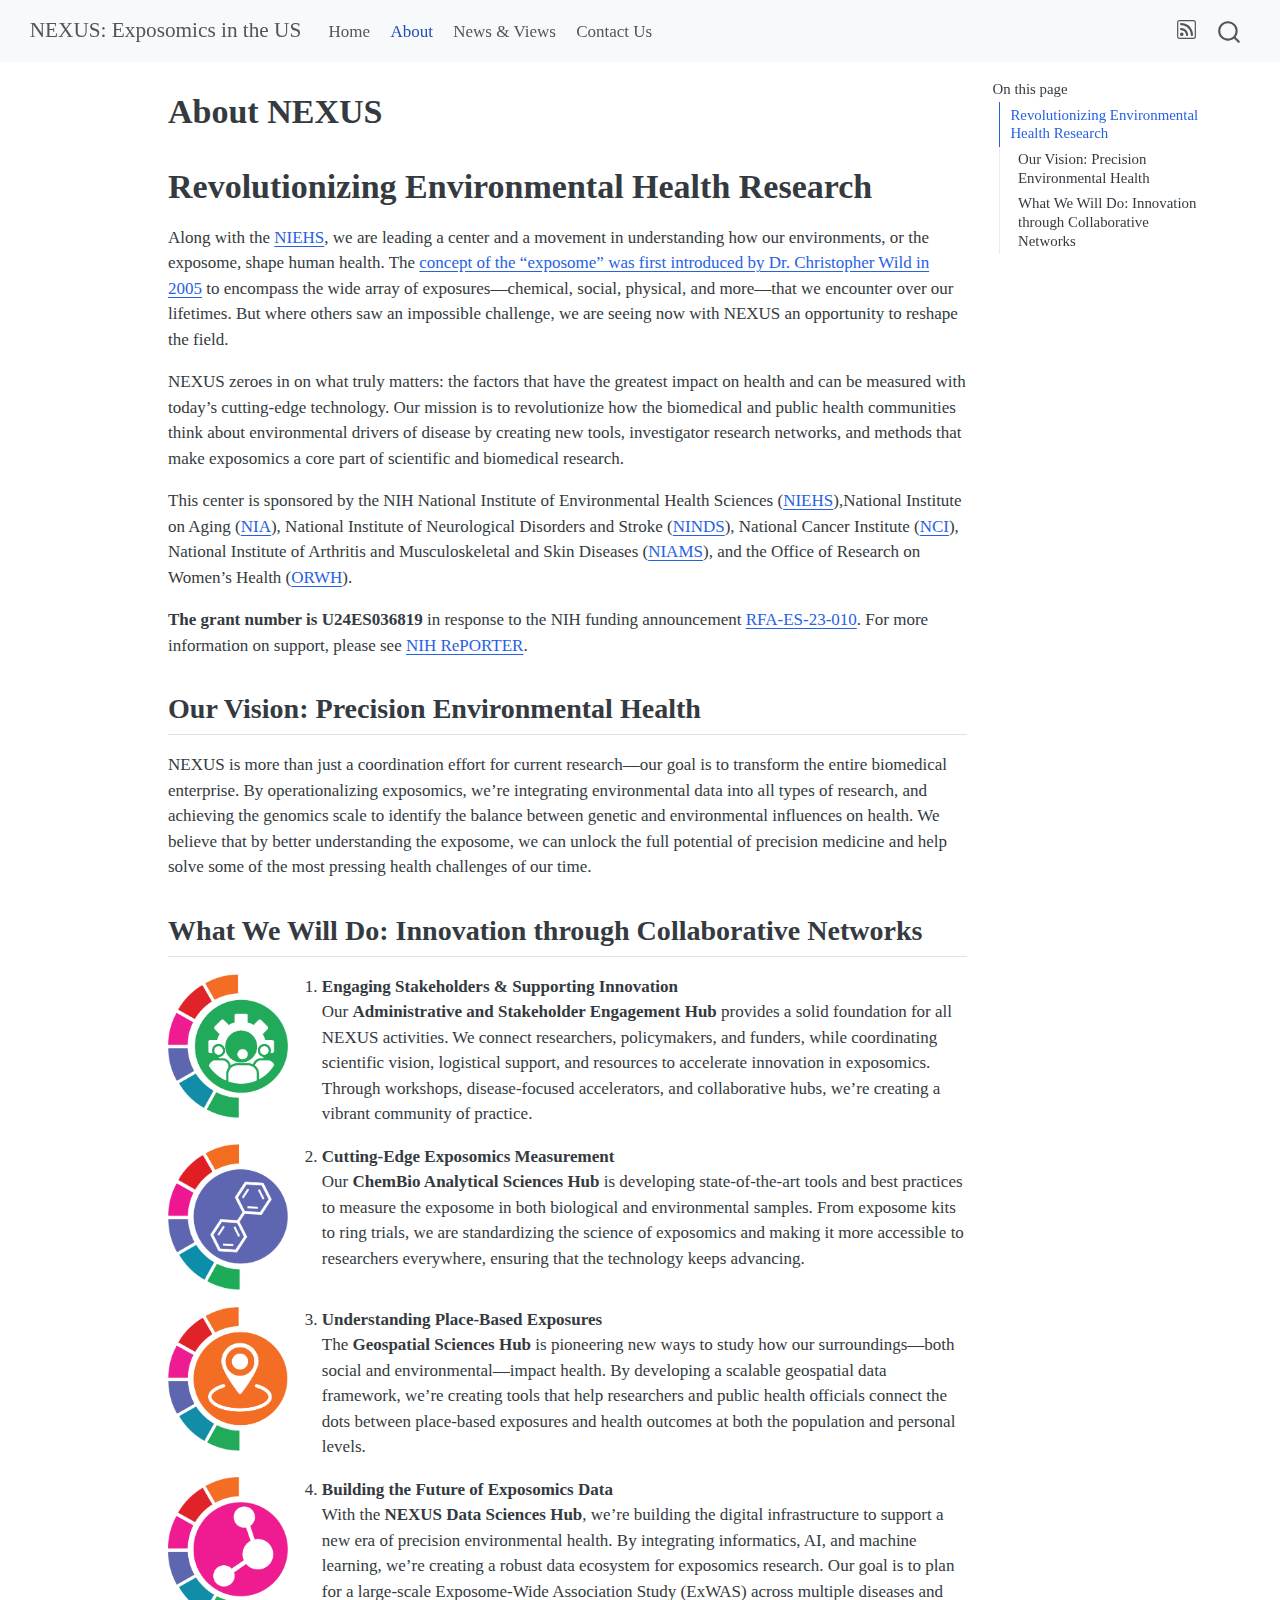
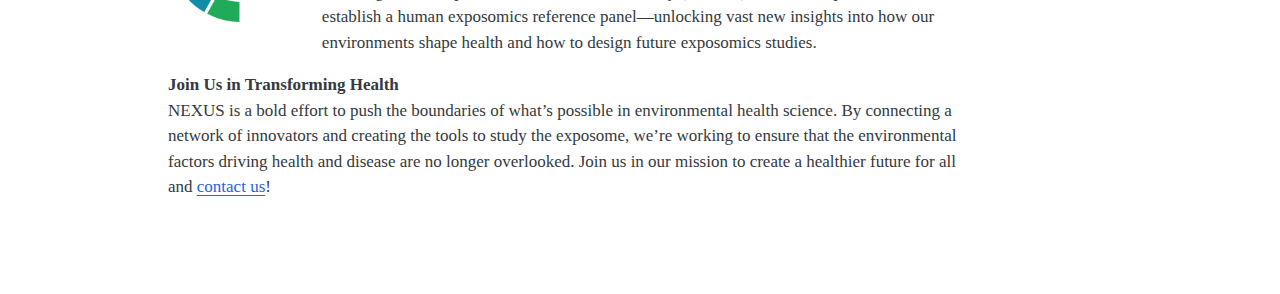
==== commit 0b42d558: "Built site for gh-pages" ====
--- a/about.html
+++ b/about.html
@@ -107,11 +107,18 @@
   </li>  
   <li class="nav-item">
     <a class="nav-link" href="./news.html"> 
-<span class="menu-text">News</span></a>
+<span class="menu-text">News &amp; Views</span></a>
   </li>  
   <li class="nav-item">
     <a class="nav-link" href="./contact.html"> 
 <span class="menu-text">Contact Us</span></a>
+  </li>  
+</ul>
+            <ul class="navbar-nav navbar-nav-scroll ms-auto">
+  <li class="nav-item compact">
+    <a class="nav-link" href="./index.xml"> <i class="bi bi-rss" role="img">
+</i> 
+<span class="menu-text"></span></a>
   </li>  
 </ul>
           </div> <!-- /navcollapse -->
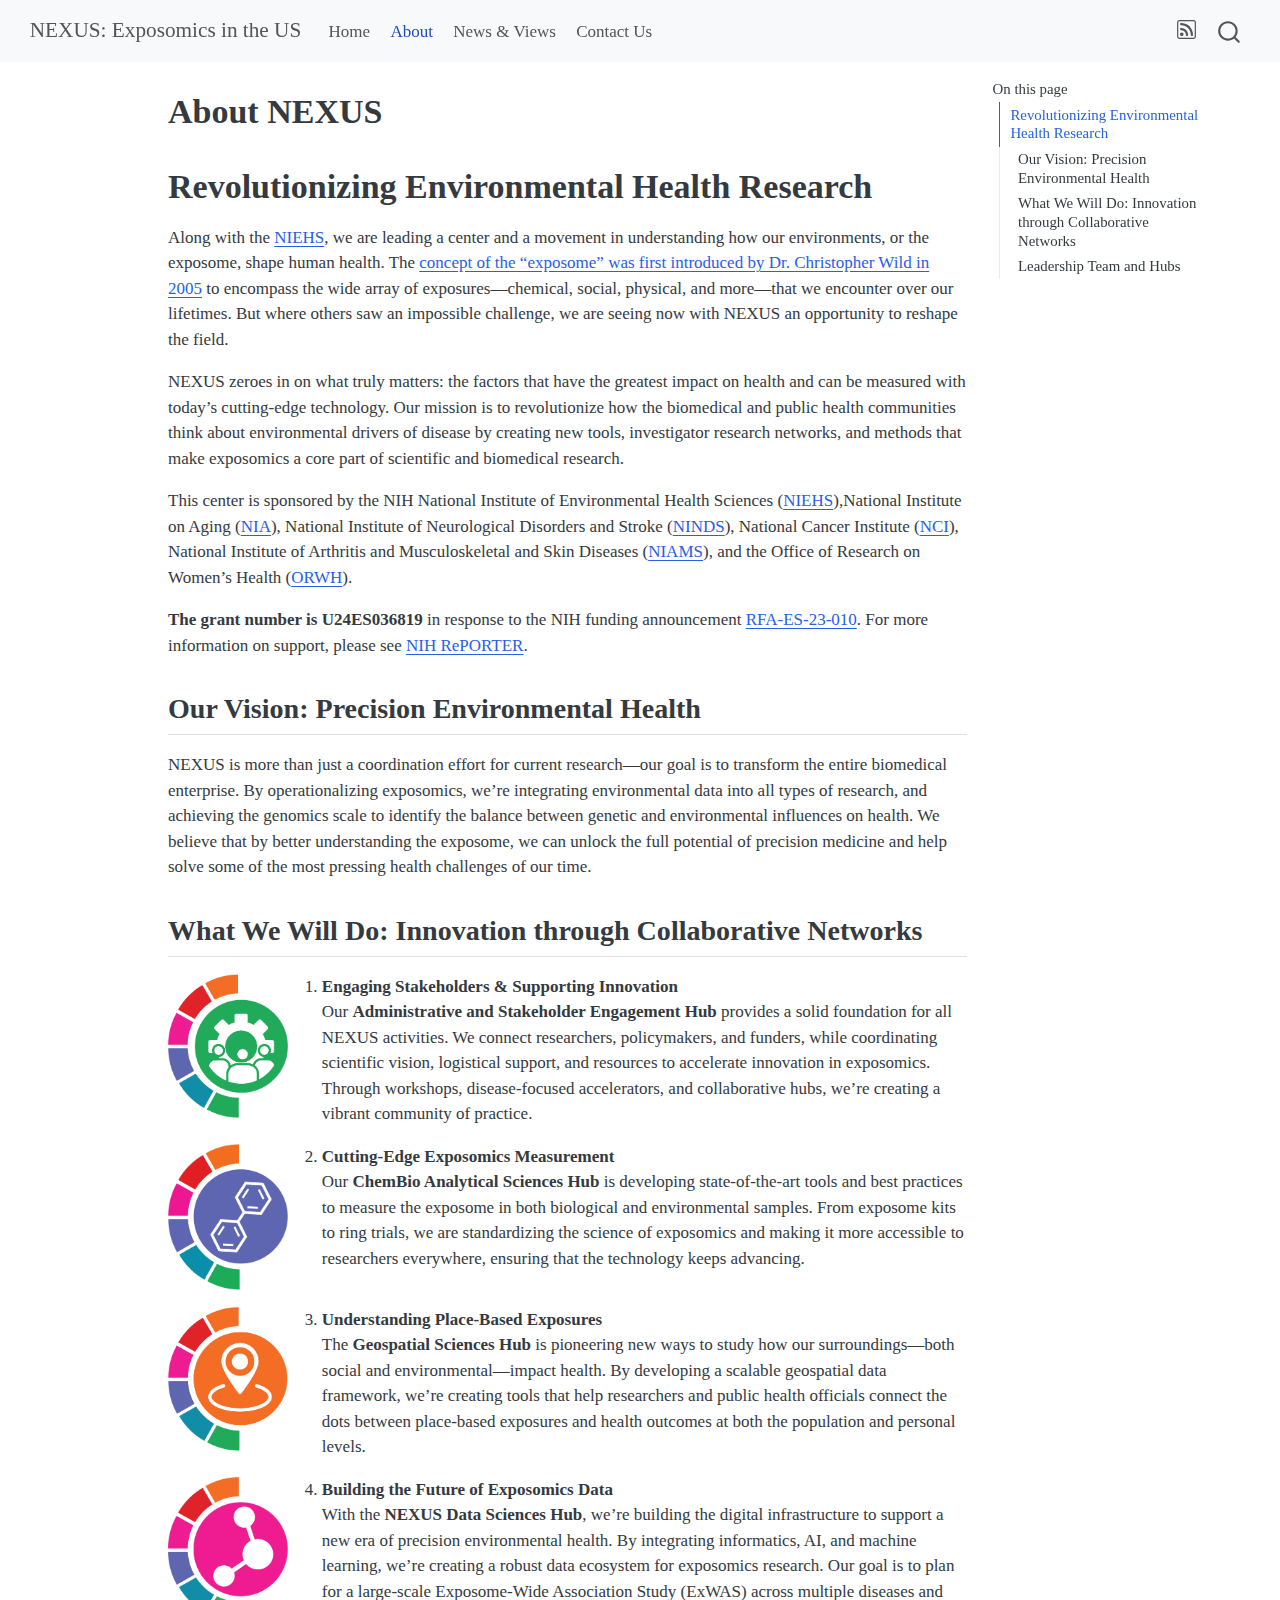
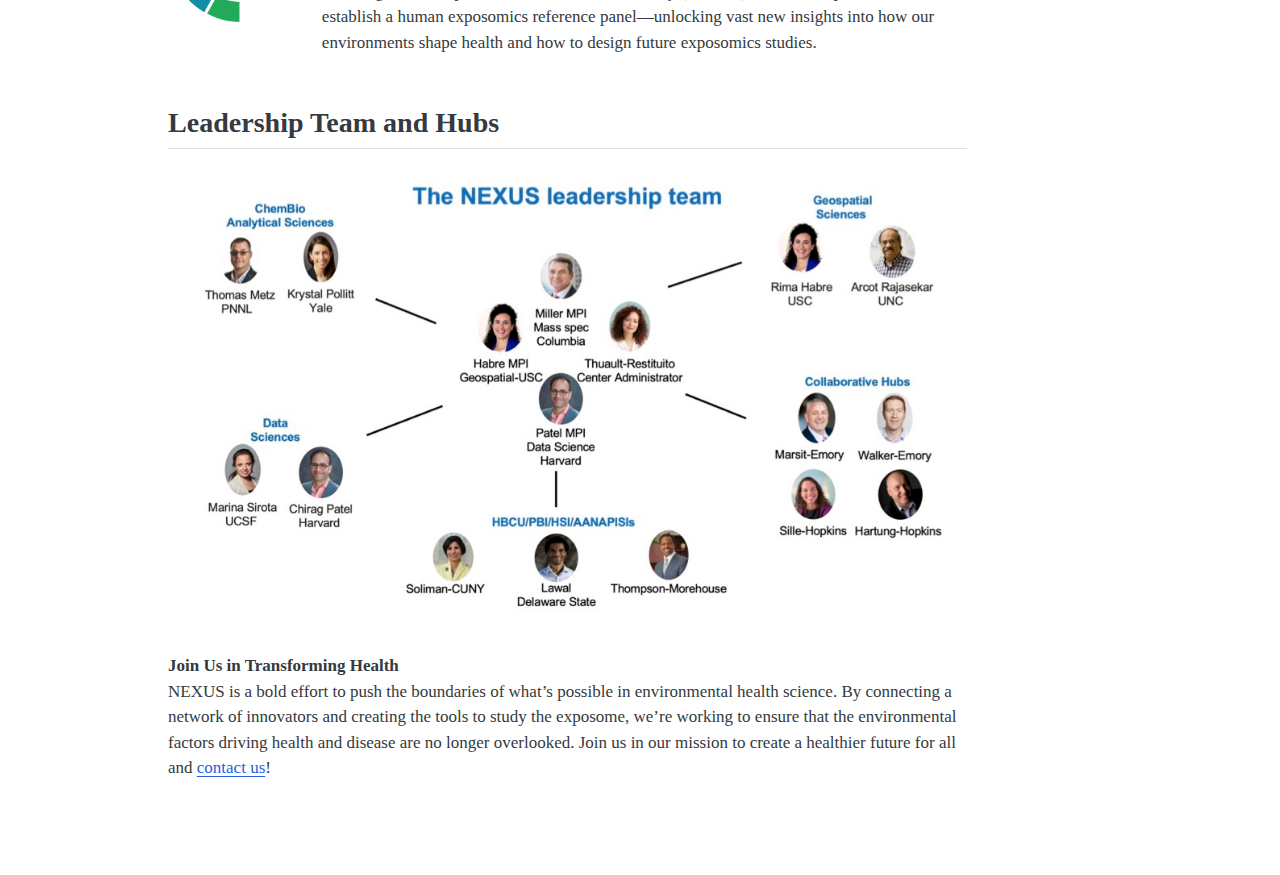
==== commit dfb4e6e7: "Built site for gh-pages" ====
--- a/about.html
+++ b/about.html
@@ -30,6 +30,7 @@
 <script src="site_libs/quarto-search/fuse.min.js"></script>
 <script src="site_libs/quarto-search/quarto-search.js"></script>
 <meta name="quarto:offset" content="./">
+<link href="./images/favtightico.jpg" rel="icon" type="image/jpeg">
 <script src="site_libs/quarto-html/quarto.js"></script>
 <script src="site_libs/quarto-html/popper.min.js"></script>
 <script src="site_libs/quarto-html/tippy.umd.min.js"></script>
@@ -140,6 +141,7 @@
   <ul class="collapse">
   <li><a href="#our-vision-precision-environmental-health" id="toc-our-vision-precision-environmental-health" class="nav-link" data-scroll-target="#our-vision-precision-environmental-health">Our Vision: Precision Environmental Health</a></li>
   <li><a href="#what-we-will-do-innovation-through-collaborative-networks" id="toc-what-we-will-do-innovation-through-collaborative-networks" class="nav-link" data-scroll-target="#what-we-will-do-innovation-through-collaborative-networks">What We Will Do: Innovation through Collaborative Networks</a></li>
+  <li><a href="#leadership-team-and-hubs" id="toc-leadership-team-and-hubs" class="nav-link" data-scroll-target="#leadership-team-and-hubs">Leadership Team and Hubs</a></li>
   </ul></li>
   </ul>
 </nav>
@@ -233,6 +235,14 @@
 With the <strong>NEXUS Data Sciences Hub</strong>, we’re building the digital infrastructure to support a new era of precision environmental health. By integrating informatics, AI, and machine learning, we’re creating a robust data ecosystem for exposomics research. Our goal is to plan for a large-scale Exposome-Wide Association Study (ExWAS) across multiple diseases and establish a human exposomics reference panel—unlocking vast new insights into how our environments shape health and how to design future exposomics studies.</li>
 </ol>
 </div>
+</div>
+</section>
+<section id="leadership-team-and-hubs" class="level2">
+<h2 class="anchored" data-anchor-id="leadership-team-and-hubs">Leadership Team and Hubs</h2>
+<div class="quarto-figure quarto-figure-center">
+<figure class="figure">
+<p><img src="images/team.jpg" class="img-fluid quarto-figure quarto-figure-center figure-img" alt="Core team"></p>
+</figure>
 </div>
 <p><strong>Join Us in Transforming Health</strong><br>
 NEXUS is a bold effort to push the boundaries of what’s possible in environmental health science. By connecting a network of innovators and creating the tools to study the exposome, we’re working to ensure that the environmental factors driving health and disease are no longer overlooked. Join us in our mission to create a healthier future for all and <a href="contact.html">contact us</a>!</p>
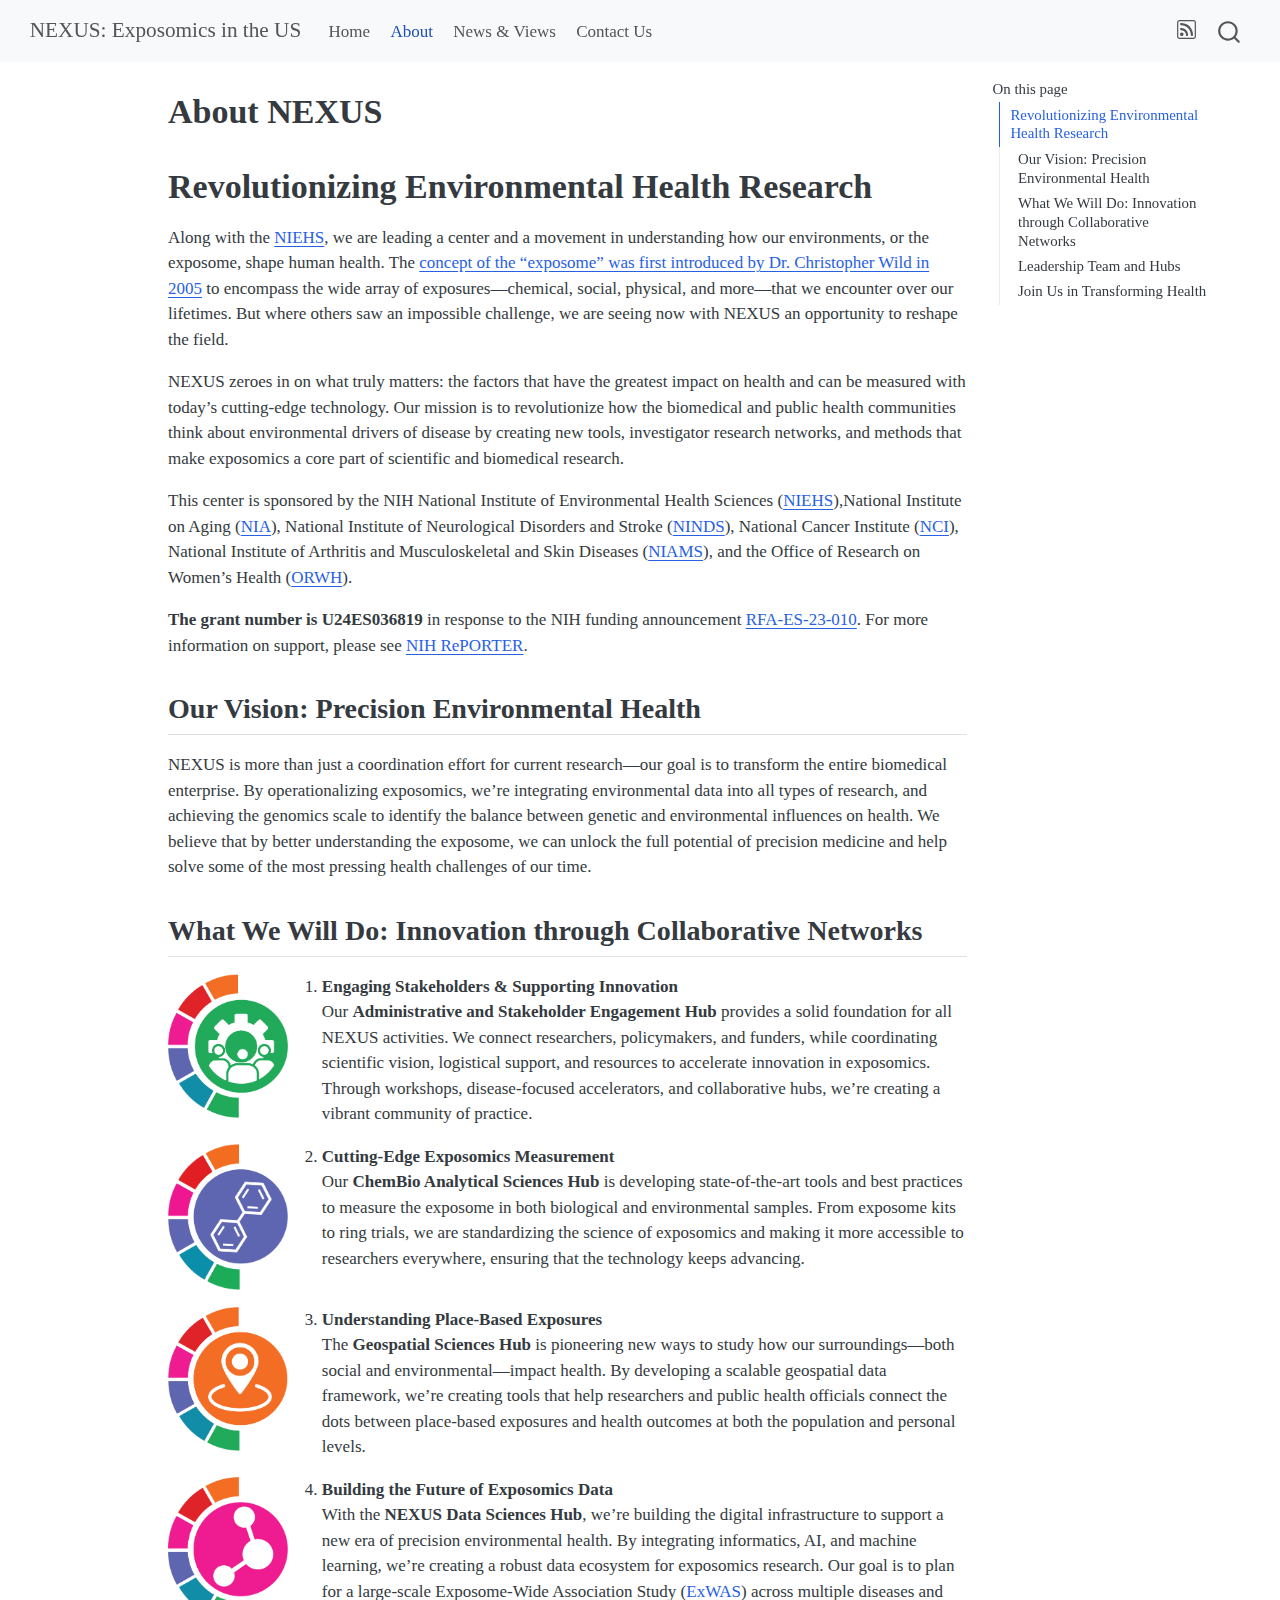
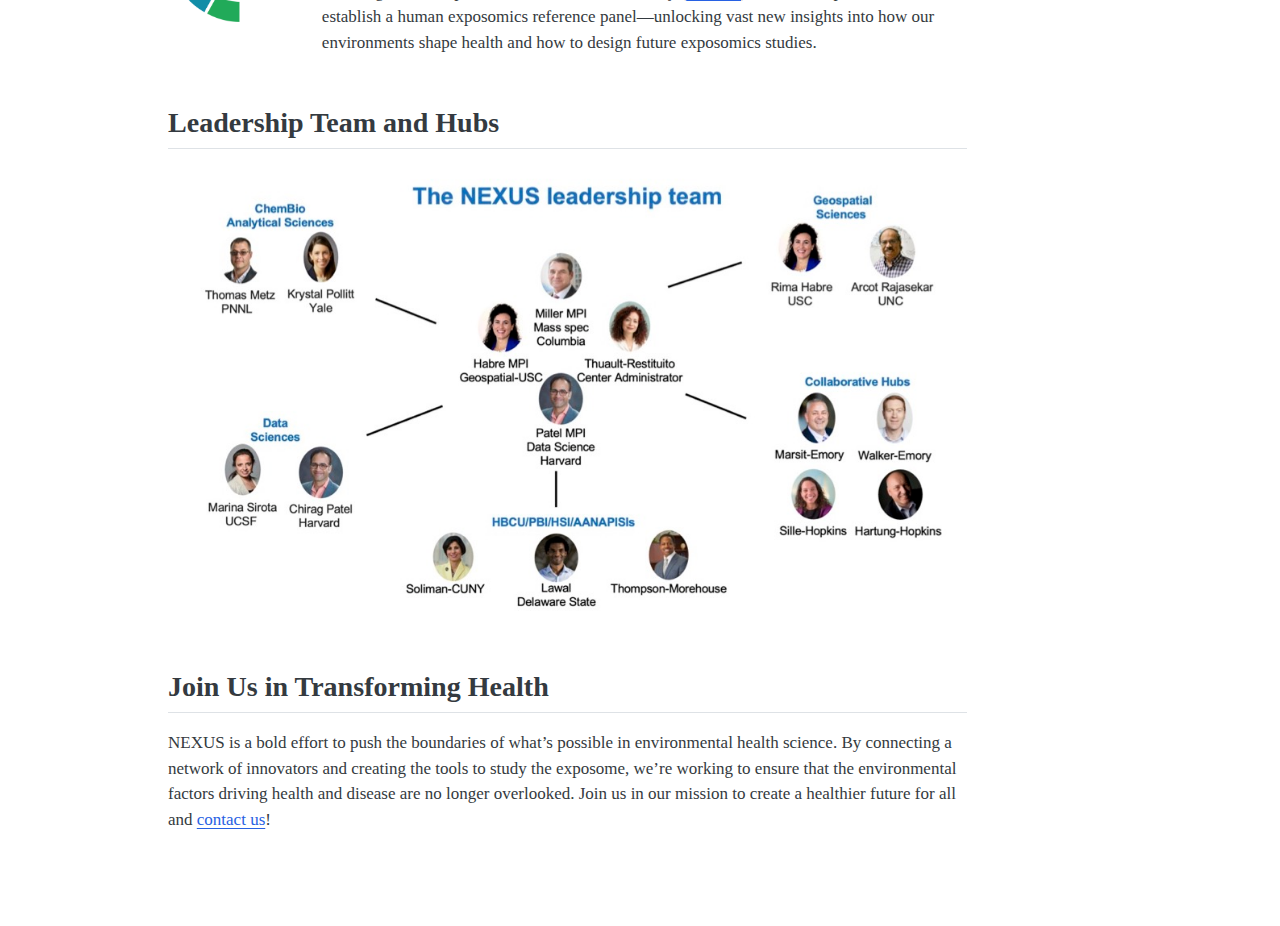
==== commit 31709019: "Built site for gh-pages" ====
--- a/about.html
+++ b/about.html
@@ -142,6 +142,7 @@
   <li><a href="#our-vision-precision-environmental-health" id="toc-our-vision-precision-environmental-health" class="nav-link" data-scroll-target="#our-vision-precision-environmental-health">Our Vision: Precision Environmental Health</a></li>
   <li><a href="#what-we-will-do-innovation-through-collaborative-networks" id="toc-what-we-will-do-innovation-through-collaborative-networks" class="nav-link" data-scroll-target="#what-we-will-do-innovation-through-collaborative-networks">What We Will Do: Innovation through Collaborative Networks</a></li>
   <li><a href="#leadership-team-and-hubs" id="toc-leadership-team-and-hubs" class="nav-link" data-scroll-target="#leadership-team-and-hubs">Leadership Team and Hubs</a></li>
+  <li><a href="#join-us-in-transforming-health" id="toc-join-us-in-transforming-health" class="nav-link" data-scroll-target="#join-us-in-transforming-health">Join Us in Transforming Health</a></li>
   </ul></li>
   </ul>
 </nav>
@@ -232,7 +233,7 @@
 </div><div class="column" style="width:85%;">
 <ol start="4" type="1">
 <li><strong>Building the Future of Exposomics Data</strong><br>
-With the <strong>NEXUS Data Sciences Hub</strong>, we’re building the digital infrastructure to support a new era of precision environmental health. By integrating informatics, AI, and machine learning, we’re creating a robust data ecosystem for exposomics research. Our goal is to plan for a large-scale Exposome-Wide Association Study (ExWAS) across multiple diseases and establish a human exposomics reference panel—unlocking vast new insights into how our environments shape health and how to design future exposomics studies.</li>
+With the <strong>NEXUS Data Sciences Hub</strong>, we’re building the digital infrastructure to support a new era of precision environmental health. By integrating informatics, AI, and machine learning, we’re creating a robust data ecosystem for exposomics research. Our goal is to plan for a large-scale Exposome-Wide Association Study (<a href="https://academic.oup.com/exposome/article/4/1/osae001/7574628?login=false">ExWAS</a>) across multiple diseases and establish a human exposomics reference panel—unlocking vast new insights into how our environments shape health and how to design future exposomics studies.</li>
 </ol>
 </div>
 </div>
@@ -244,8 +245,10 @@
 <p><img src="images/team.jpg" class="img-fluid quarto-figure quarto-figure-center figure-img" alt="Core team"></p>
 </figure>
 </div>
-<p><strong>Join Us in Transforming Health</strong><br>
-NEXUS is a bold effort to push the boundaries of what’s possible in environmental health science. By connecting a network of innovators and creating the tools to study the exposome, we’re working to ensure that the environmental factors driving health and disease are no longer overlooked. Join us in our mission to create a healthier future for all and <a href="contact.html">contact us</a>!</p>
+</section>
+<section id="join-us-in-transforming-health" class="level2">
+<h2 class="anchored" data-anchor-id="join-us-in-transforming-health">Join Us in Transforming Health</h2>
+<p>NEXUS is a bold effort to push the boundaries of what’s possible in environmental health science. By connecting a network of innovators and creating the tools to study the exposome, we’re working to ensure that the environmental factors driving health and disease are no longer overlooked. Join us in our mission to create a healthier future for all and <a href="contact.html">contact us</a>!</p>
 
 
 </section>
